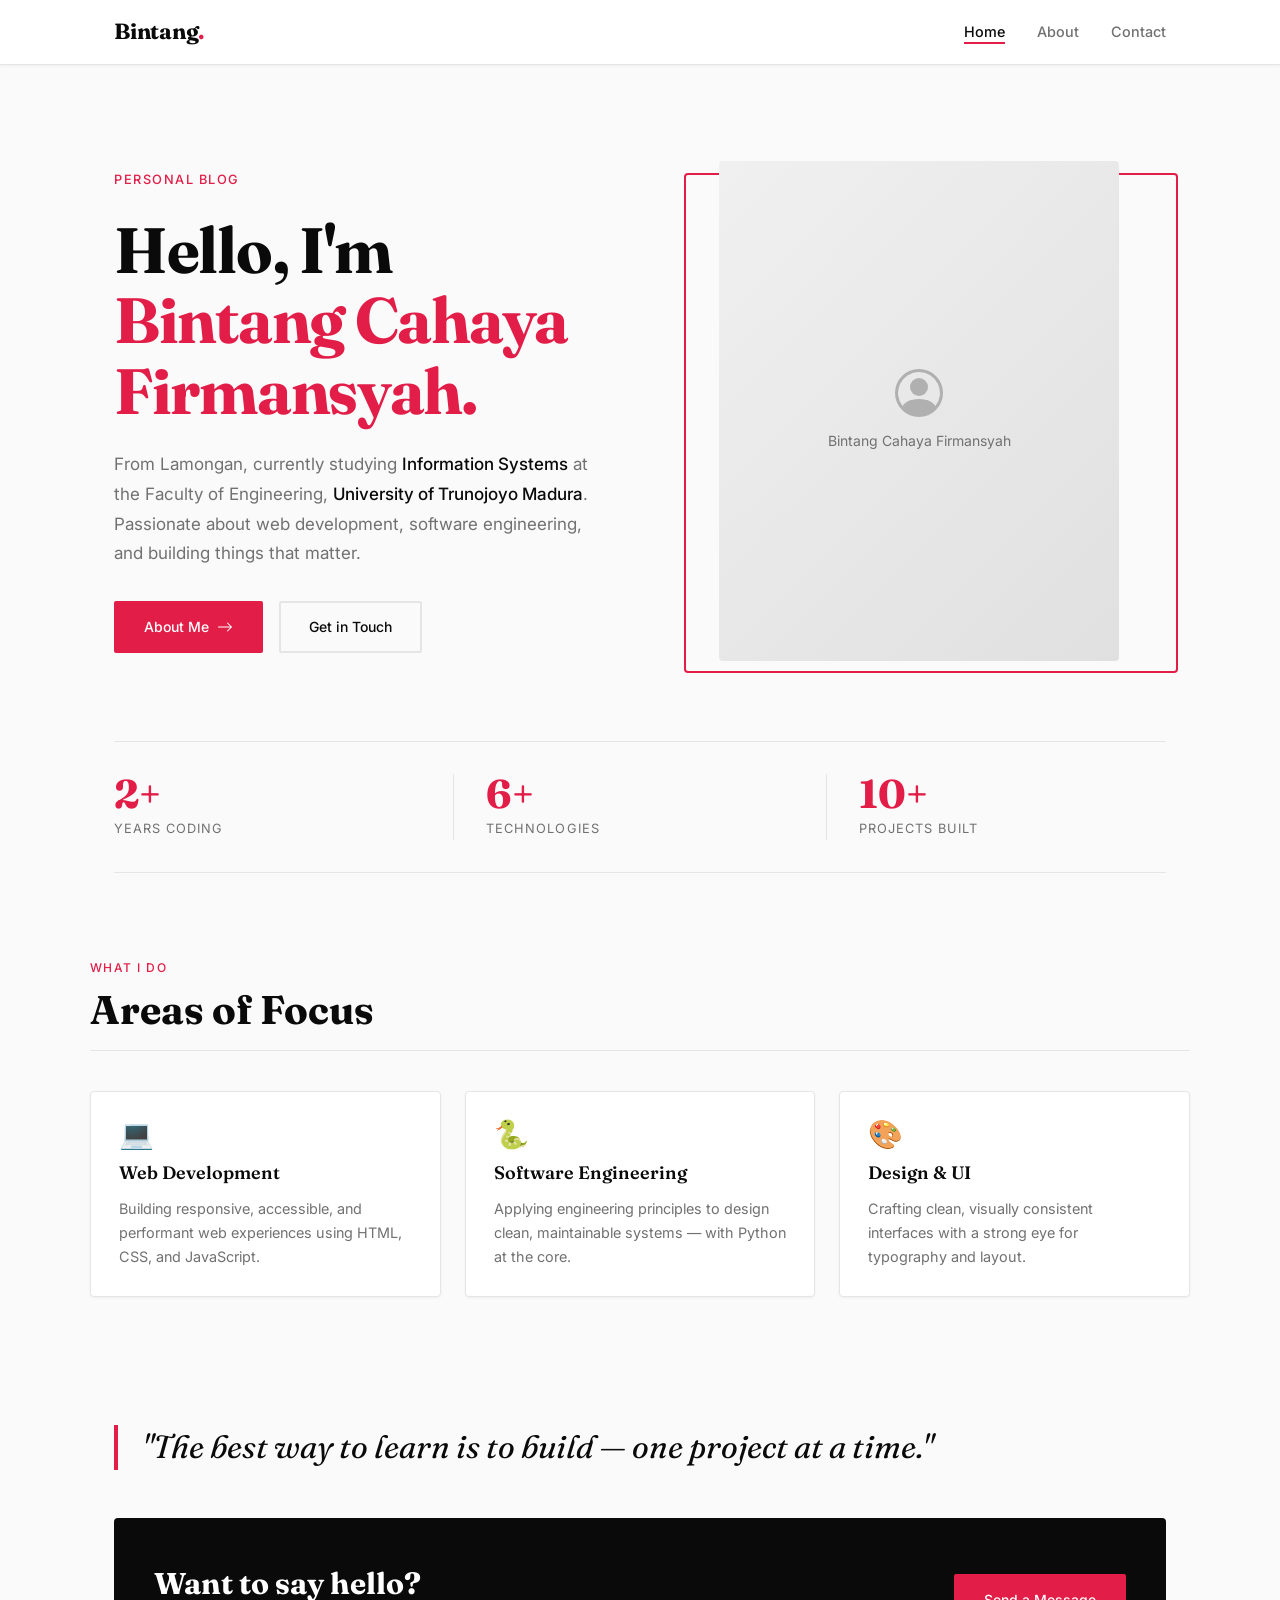
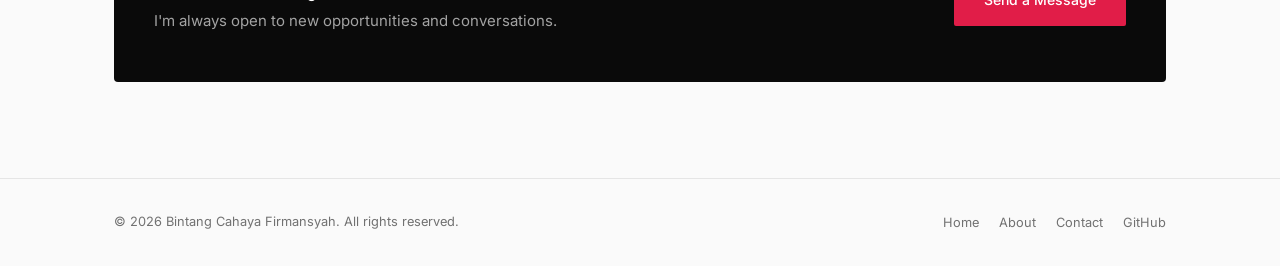
==== index.html @ ca676519 "projek pertama" ====
<!DOCTYPE html>
<html lang="en">
<head>
  <meta charset="UTF-8" />
  <meta name="viewport" content="width=device-width, initial-scale=1.0" />
  <meta name="description" content="Personal blog of Bintang Cahaya Firmansyah — Information Systems student at University of Trunojoyo Madura." />
  <title>Bintang Cahaya Firmansyah — Home</title>

  <!-- Fonts -->
  <link rel="preconnect" href="https://fonts.googleapis.com" />
  <link rel="preconnect" href="https://fonts.gstatic.com" crossorigin />
  <link href="https://fonts.googleapis.com/css2?family=Fraunces:opsz,wght@9..144,400;9..144,600;9..144,700&family=Inter:wght@400;500;600&display=swap" rel="stylesheet" />

  <!-- Tailwind CSS CDN -->
  <script src="https://cdn.tailwindcss.com"></script>

  <!-- Custom CSS -->
  <link rel="stylesheet" href="css/style.css" />
</head>
<body class="min-h-screen flex flex-col">

  <!-- ── Navbar ─────────────────────────────────────────────── -->
  <header class="navbar" role="banner">
    <div class="navbar-inner">
      <a href="index.html" class="navbar-logo" aria-label="Bintang Cahaya Firmansyah — Home">
        Bintang<span>.</span>
      </a>

      <nav aria-label="Primary navigation">
        <ul class="nav-links">
          <li><a href="index.html">Home</a></li>
          <li><a href="about.html">About</a></li>
          <li><a href="contact.html">Contact</a></li>
        </ul>
      </nav>

      <button
        id="hamburger"
        class="hamburger"
        aria-label="Toggle navigation menu"
        aria-expanded="false"
        aria-controls="mobile-menu"
      >
        <span></span>
        <span></span>
        <span></span>
      </button>
    </div>

    <!-- Mobile menu -->
    <nav id="mobile-menu" class="mobile-menu" aria-label="Mobile navigation">
      <a href="index.html">Home</a>
      <a href="about.html">About</a>
      <a href="contact.html">Contact</a>
    </nav>
  </header>

  <!-- ── Main Content ────────────────────────────────────────── -->
  <main class="flex-1">

    <!-- Hero -->
    <section class="page-wrapper" aria-labelledby="hero-heading">
      <div class="hero">

        <!-- Text -->
        <div class="hero-text fade-in">
          <span class="hero-eyebrow">Personal Blog</span>
          <h1 class="hero-title" id="hero-heading">
            Hello, I'm<br />
            <span class="accent">Bintang Cahaya<br />Firmansyah.</span>
          </h1>
          <p class="hero-desc">
            From Lamongan, currently studying
            <strong style="color: var(--color-text-primary); font-weight: 500;">Information Systems</strong>
            at the Faculty of Engineering,
            <strong style="color: var(--color-text-primary); font-weight: 500;">University of Trunojoyo Madura</strong>.
            Passionate about web development, software engineering, and building things that matter.
          </p>
          <div class="hero-cta">
            <a href="about.html" class="btn-primary">
              About Me
              <svg xmlns="http://www.w3.org/2000/svg" width="16" height="16" fill="currentColor" viewBox="0 0 16 16" aria-hidden="true"><path fill-rule="evenodd" d="M1 8a.5.5 0 0 1 .5-.5h11.793l-3.147-3.146a.5.5 0 0 1 .708-.708l4 4a.5.5 0 0 1 0 .708l-4 4a.5.5 0 0 1-.708-.708L13.293 8.5H1.5A.5.5 0 0 1 1 8z"/></svg>
            </a>
            <a href="contact.html" class="btn-secondary">Get in Touch</a>
          </div>
        </div>

        <!-- Photo -->
        <div class="hero-image-wrap fade-in" style="transition-delay: 0.15s;" aria-hidden="true">
          <img
            id="hero-photo"
            class="hero-img"
            src="https://drive.google.com/thumbnail?id=1TLhTJ6RgPa0BjEJz7aeOfmWjJb_sEPqM&sz=w600"
            alt="Bintang Cahaya Firmansyah"
            onerror="this.style.display='none'; document.getElementById('hero-placeholder').style.display='flex';"
          />
          <div
            id="hero-placeholder"
            class="hero-img-placeholder"
            style="display: none;"
          >
            <svg xmlns="http://www.w3.org/2000/svg" width="48" height="48" fill="#b0b0b0" viewBox="0 0 16 16" aria-hidden="true">
              <path d="M11 6a3 3 0 1 1-6 0 3 3 0 0 1 6 0z"/>
              <path fill-rule="evenodd" d="M0 8a8 8 0 1 1 16 0A8 8 0 0 1 0 8zm8-7a7 7 0 0 0-5.468 11.37C3.242 11.226 4.805 10 8 10s4.757 1.225 5.468 2.37A7 7 0 0 0 8 1z"/>
            </svg>
            <span>Bintang Cahaya Firmansyah</span>
          </div>
        </div>

      </div>
    </section>

    <!-- Stats Strip -->
    <section class="page-wrapper" aria-label="Quick facts">
      <div class="stats-strip fade-in">
        <div class="stat-item">
          <span class="stat-number" data-target="2" data-suffix="+">0+</span>
          <span class="stat-label">Years Coding</span>
        </div>
        <div class="stat-item">
          <span class="stat-number" data-target="6" data-suffix="+">0+</span>
          <span class="stat-label">Technologies</span>
        </div>
        <div class="stat-item">
          <span class="stat-number" data-target="10" data-suffix="+">0+</span>
          <span class="stat-label">Projects Built</span>
        </div>
      </div>
    </section>

    <!-- Featured Interests -->
    <section class="page-wrapper section" aria-labelledby="interests-heading">
      <div class="section-header fade-in">
        <div>
          <span class="section-tag">What I do</span>
          <h2 id="interests-heading" style="margin-top: 6px;">Areas of Focus</h2>
        </div>
      </div>

      <div class="card-grid">

        <article class="card fade-in" style="transition-delay: 0.05s;">
          <div class="card-icon" aria-hidden="true">💻</div>
          <h3 class="card-title">Web Development</h3>
          <p class="card-body">
            Building responsive, accessible, and performant web experiences using HTML, CSS, and JavaScript.
          </p>
        </article>

        <article class="card fade-in" style="transition-delay: 0.1s;">
          <div class="card-icon" aria-hidden="true">🐍</div>
          <h3 class="card-title">Software Engineering</h3>
          <p class="card-body">
            Applying engineering principles to design clean, maintainable systems — with Python at the core.
          </p>
        </article>

        <article class="card fade-in" style="transition-delay: 0.15s;">
          <div class="card-icon" aria-hidden="true">🎨</div>
          <h3 class="card-title">Design & UI</h3>
          <p class="card-body">
            Crafting clean, visually consistent interfaces with a strong eye for typography and layout.
          </p>
        </article>

      </div>
    </section>

    <!-- Blockquote Pull Quote -->
    <section class="page-wrapper fade-in" aria-label="Personal motto">
      <blockquote>
        "The best way to learn is to build — one project at a time."
      </blockquote>
    </section>

    <!-- CTA Banner -->
    <section class="page-wrapper fade-in" aria-labelledby="cta-heading" style="padding-bottom: 96px;">
      <div style="background-color: var(--color-text-primary); border-radius: var(--radius-lg); padding: 48px 40px; display: flex; align-items: center; justify-content: space-between; gap: 24px; flex-wrap: wrap;">
        <div>
          <h2 id="cta-heading" style="color: #fff; font-size: clamp(1.25rem, 3vw, 1.875rem);">Want to say hello?</h2>
          <p style="color: #a3a3a3; margin-top: 6px; font-size: 0.9375rem;">
            I'm always open to new opportunities and conversations.
          </p>
        </div>
        <a href="contact.html" class="btn-primary" style="white-space: nowrap;">Send a Message</a>
      </div>
    </section>

  </main>

  <!-- ── Footer ─────────────────────────────────────────────── -->
  <footer class="footer" role="contentinfo">
    <div class="footer-inner">
      <p class="footer-copy">
        &copy; <span id="year"></span> Bintang Cahaya Firmansyah. All rights reserved.
      </p>
      <nav class="footer-links" aria-label="Footer navigation">
        <a href="index.html">Home</a>
        <a href="about.html">About</a>
        <a href="contact.html">Contact</a>
        <a href="https://github.com/bintangcahya1986-cell" target="_blank" rel="noopener noreferrer">GitHub</a>
      </nav>
    </div>
  </footer>

  <script src="js/main.js"></script>
  <script>
    document.getElementById('year').textContent = new Date().getFullYear();
  </script>
</body>
</html>
---- css/style.css ----
@import url('https://fonts.googleapis.com/css2?family=Fraunces:opsz,wght@9..144,400;9..144,600;9..144,700&family=Inter:wght@400;500;600&display=swap');

/* ─── Design Tokens ─────────────────────────────────────────── */
:root {
  --font-display: 'Fraunces', serif;
  --font-body: 'Inter', sans-serif;

  --color-surface: #FAFAFA;
  --color-surface-elevated: #FFFFFF;
  --color-text-primary: #0A0A0A;
  --color-text-secondary: #717171;
  --color-accent: #E11D48;
  --color-border: #E5E5E5;

  --shadow-sm: 0 1px 3px rgba(0,0,0,0.05);
  --shadow-md: 0 4px 6px rgba(0,0,0,0.07);

  --radius-sm: 0px;
  --radius-md: 2px;
  --radius-lg: 4px;
}

/* ─── Base Reset ─────────────────────────────────────────────── */
*, *::before, *::after {
  box-sizing: border-box;
  margin: 0;
  padding: 0;
}

html {
  scroll-behavior: smooth;
}

body {
  font-family: var(--font-body);
  background-color: var(--color-surface);
  color: var(--color-text-primary);
  font-size: 1rem;
  line-height: 1.7;
  -webkit-font-smoothing: antialiased;
}

/* ─── Typography ─────────────────────────────────────────────── */
h1, h2, h3, h4 {
  font-family: var(--font-display);
  font-weight: 700;
  color: var(--color-text-primary);
}

h1 { font-size: clamp(2.5rem, 6vw, 4rem); line-height: 1.1; letter-spacing: -0.02em; }
h2 { font-size: clamp(1.75rem, 4vw, 2.5rem); line-height: 1.2; }
h3 { font-size: 1.25rem; line-height: 1.4; }

p {
  font-family: var(--font-body);
  color: var(--color-text-secondary);
  font-size: 1rem;
  line-height: 1.75;
}

a {
  color: inherit;
  text-decoration: none;
}

/* ─── Pull Quote / Blockquote ────────────────────────────────── */
blockquote {
  font-family: var(--font-display);
  font-size: clamp(1.25rem, 3vw, 2rem);
  font-weight: 400;
  font-style: italic;
  border-left: 4px solid var(--color-accent);
  padding-left: 24px;
  margin: 48px 0;
  color: var(--color-text-primary);
  line-height: 1.4;
}

/* ─── Navbar ─────────────────────────────────────────────────── */
.navbar {
  position: sticky;
  top: 0;
  z-index: 100;
  background-color: var(--color-surface-elevated);
  border-bottom: 1px solid var(--color-border);
  box-shadow: var(--shadow-sm);
}

.navbar-inner {
  max-width: 1100px;
  margin: 0 auto;
  padding: 0 24px;
  height: 64px;
  display: flex;
  align-items: center;
  justify-content: space-between;
}

.navbar-logo {
  font-family: var(--font-display);
  font-size: 1.375rem;
  font-weight: 700;
  color: var(--color-text-primary);
  letter-spacing: -0.01em;
}

.navbar-logo span {
  color: var(--color-accent);
}

.nav-links {
  display: flex;
  gap: 32px;
  list-style: none;
}

.nav-links a {
  font-family: var(--font-body);
  font-size: 0.9rem;
  font-weight: 500;
  color: var(--color-text-secondary);
  transition: color 0.2s ease;
  position: relative;
  padding-bottom: 2px;
}

.nav-links a::after {
  content: '';
  position: absolute;
  bottom: -2px;
  left: 0;
  width: 0;
  height: 2px;
  background-color: var(--color-accent);
  transition: width 0.2s ease;
}

.nav-links a:hover,
.nav-links a.active {
  color: var(--color-text-primary);
}

.nav-links a:hover::after,
.nav-links a.active::after {
  width: 100%;
}

/* Mobile hamburger */
.hamburger {
  display: none;
  flex-direction: column;
  gap: 5px;
  cursor: pointer;
  padding: 4px;
  background: none;
  border: none;
}

.hamburger span {
  display: block;
  width: 24px;
  height: 2px;
  background-color: var(--color-text-primary);
  transition: all 0.3s ease;
}

.hamburger.open span:nth-child(1) { transform: translateY(7px) rotate(45deg); }
.hamburger.open span:nth-child(2) { opacity: 0; }
.hamburger.open span:nth-child(3) { transform: translateY(-7px) rotate(-45deg); }

.mobile-menu {
  display: none;
  flex-direction: column;
  background-color: var(--color-surface-elevated);
  border-top: 1px solid var(--color-border);
  padding: 16px 24px;
  gap: 16px;
}

.mobile-menu.open {
  display: flex;
}

.mobile-menu a {
  font-family: var(--font-body);
  font-weight: 500;
  font-size: 1rem;
  color: var(--color-text-secondary);
  transition: color 0.2s ease;
}

.mobile-menu a:hover,
.mobile-menu a.active {
  color: var(--color-accent);
}

@media (max-width: 640px) {
  .nav-links { display: none; }
  .hamburger { display: flex; }
}

/* ─── Page Wrapper ───────────────────────────────────────────── */
.page-wrapper {
  max-width: 1100px;
  margin: 0 auto;
  padding: 0 24px;
}

/* ─── Hero Section (Home) ────────────────────────────────────── */
.hero {
  padding: 96px 0 80px;
  display: grid;
  grid-template-columns: 1fr 1fr;
  gap: 64px;
  align-items: center;
}

.hero-text {
  display: flex;
  flex-direction: column;
  gap: 24px;
}

.hero-eyebrow {
  font-family: var(--font-body);
  font-size: 0.8rem;
  font-weight: 500;
  letter-spacing: 0.12em;
  text-transform: uppercase;
  color: var(--color-accent);
}

.hero-title {
  font-family: var(--font-display);
}

.hero-title .accent {
  color: var(--color-accent);
}

.hero-desc {
  font-size: 1.0625rem;
  max-width: 480px;
}

.hero-cta {
  display: flex;
  gap: 16px;
  flex-wrap: wrap;
  margin-top: 8px;
}

.btn-primary {
  display: inline-flex;
  align-items: center;
  gap: 8px;
  padding: 12px 28px;
  background-color: var(--color-accent);
  color: #fff;
  font-family: var(--font-body);
  font-size: 0.875rem;
  font-weight: 500;
  border: 2px solid var(--color-accent);
  border-radius: var(--radius-md);
  cursor: pointer;
  transition: background-color 0.2s ease, color 0.2s ease;
  text-decoration: none;
}

.btn-primary:hover {
  background-color: #be123c;
  border-color: #be123c;
}

.btn-secondary {
  display: inline-flex;
  align-items: center;
  gap: 8px;
  padding: 12px 28px;
  background-color: transparent;
  color: var(--color-text-primary);
  font-family: var(--font-body);
  font-size: 0.875rem;
  font-weight: 500;
  border: 2px solid var(--color-border);
  border-radius: var(--radius-md);
  cursor: pointer;
  transition: border-color 0.2s ease, color 0.2s ease;
  text-decoration: none;
}

.btn-secondary:hover {
  border-color: var(--color-text-primary);
  color: var(--color-text-primary);
}

/* ─── Hero Image ─────────────────────────────────────────────── */
.hero-image-wrap {
  position: relative;
  display: flex;
  justify-content: center;
}

.hero-image-wrap::before {
  content: '';
  position: absolute;
  top: 12px;
  left: 12px;
  right: -12px;
  bottom: -12px;
  border: 2px solid var(--color-accent);
  border-radius: var(--radius-lg);
  z-index: 0;
}

.hero-img {
  width: 100%;
  max-width: 400px;
  aspect-ratio: 4/5;
  object-fit: cover;
  border-radius: var(--radius-lg);
  box-shadow: var(--shadow-md);
  position: relative;
  z-index: 1;
  display: block;
}

.hero-img-placeholder {
  width: 100%;
  max-width: 400px;
  aspect-ratio: 4/5;
  background: linear-gradient(135deg, #f0f0f0 0%, #e0e0e0 100%);
  border-radius: var(--radius-lg);
  display: flex;
  flex-direction: column;
  align-items: center;
  justify-content: center;
  position: relative;
  z-index: 1;
  gap: 12px;
  color: var(--color-text-secondary);
  font-family: var(--font-body);
  font-size: 0.875rem;
}

/* ─── Stats Strip ────────────────────────────────────────────── */
.stats-strip {
  border-top: 1px solid var(--color-border);
  border-bottom: 1px solid var(--color-border);
  padding: 32px 0;
  display: flex;
  gap: 0;
}

.stat-item {
  flex: 1;
  padding: 0 32px;
  border-right: 1px solid var(--color-border);
}

.stat-item:first-child { padding-left: 0; }
.stat-item:last-child { border-right: none; padding-right: 0; }

.stat-number {
  font-family: var(--font-display);
  font-size: 2.5rem;
  font-weight: 700;
  color: var(--color-accent);
  line-height: 1;
  display: block;
}

.stat-label {
  font-family: var(--font-body);
  font-size: 0.8rem;
  color: var(--color-text-secondary);
  margin-top: 4px;
  display: block;
  text-transform: uppercase;
  letter-spacing: 0.08em;
}

/* ─── Featured Section / Cards ───────────────────────────────── */
.section {
  padding: 80px 0;
}

.section-header {
  display: flex;
  align-items: baseline;
  justify-content: space-between;
  margin-bottom: 40px;
  border-bottom: 1px solid var(--color-border);
  padding-bottom: 16px;
}

.section-tag {
  font-family: var(--font-body);
  font-size: 0.75rem;
  font-weight: 500;
  letter-spacing: 0.12em;
  text-transform: uppercase;
  color: var(--color-accent);
}

.card-grid {
  display: grid;
  grid-template-columns: repeat(3, 1fr);
  gap: 24px;
}

.card {
  background-color: var(--color-surface-elevated);
  border: 1px solid var(--color-border);
  border-radius: var(--radius-lg);
  padding: 28px;
  box-shadow: var(--shadow-sm);
  transition: box-shadow 0.2s ease, transform 0.2s ease;
  display: flex;
  flex-direction: column;
  gap: 12px;
}

.card:hover {
  box-shadow: var(--shadow-md);
  transform: translateY(-2px);
}

.card-icon {
  font-size: 1.75rem;
  line-height: 1;
}

.card-title {
  font-family: var(--font-display);
  font-size: 1.125rem;
  font-weight: 600;
  color: var(--color-text-primary);
}

.card-body {
  font-size: 0.9rem;
  color: var(--color-text-secondary);
  line-height: 1.65;
}

/* ─── Page Hero (inner pages) ────────────────────────────────── */
.page-hero {
  padding: 72px 0 56px;
  border-bottom: 1px solid var(--color-border);
  margin-bottom: 64px;
}

.page-hero .eyebrow {
  font-family: var(--font-body);
  font-size: 0.8rem;
  font-weight: 500;
  letter-spacing: 0.12em;
  text-transform: uppercase;
  color: var(--color-accent);
  margin-bottom: 12px;
  display: block;
}

/* ─── About Page ─────────────────────────────────────────────── */
.about-grid {
  display: grid;
  grid-template-columns: 1fr 2fr;
  gap: 64px;
  align-items: start;
  padding-bottom: 80px;
}

.about-sidebar {
  position: sticky;
  top: 88px;
  display: flex;
  flex-direction: column;
  gap: 24px;
}

.about-photo {
  width: 100%;
  aspect-ratio: 1/1;
  object-fit: cover;
  border-radius: var(--radius-lg);
  box-shadow: var(--shadow-md);
  display: block;
}

.about-photo-placeholder {
  width: 100%;
  aspect-ratio: 1/1;
  background: linear-gradient(135deg, #f0f0f0 0%, #e0e0e0 100%);
  border-radius: var(--radius-lg);
  display: flex;
  flex-direction: column;
  align-items: center;
  justify-content: center;
  gap: 8px;
  color: var(--color-text-secondary);
  font-size: 0.8rem;
}

.about-content {
  display: flex;
  flex-direction: column;
  gap: 48px;
}

.about-section {
  display: flex;
  flex-direction: column;
  gap: 20px;
}

.about-section-title {
  font-family: var(--font-display);
  font-size: 1.375rem;
  font-weight: 600;
  color: var(--color-text-primary);
  display: flex;
  align-items: center;
  gap: 10px;
  padding-bottom: 12px;
  border-bottom: 2px solid var(--color-border);
}

.about-section-title::before {
  content: '';
  display: block;
  width: 4px;
  height: 20px;
  background-color: var(--color-accent);
  border-radius: 2px;
}

/* Skills */
.skills-grid {
  display: flex;
  flex-wrap: wrap;
  gap: 10px;
}

.skill-tag {
  padding: 6px 16px;
  border: 1.5px solid var(--color-border);
  border-radius: 100px;
  font-family: var(--font-body);
  font-size: 0.8rem;
  font-weight: 500;
  color: var(--color-text-primary);
  background-color: var(--color-surface-elevated);
  transition: border-color 0.2s, background-color 0.2s, color 0.2s;
}

.skill-tag:hover {
  border-color: var(--color-accent);
  color: var(--color-accent);
  background-color: #fff1f3;
}

/* Hobbies */
.hobby-list {
  display: grid;
  grid-template-columns: 1fr 1fr;
  gap: 12px;
  list-style: none;
}

.hobby-item {
  display: flex;
  align-items: center;
  gap: 10px;
  font-family: var(--font-body);
  font-size: 0.9rem;
  color: var(--color-text-secondary);
}

.hobby-item::before {
  content: '→';
  color: var(--color-accent);
  font-weight: 600;
}

/* Education */
.edu-card {
  background-color: var(--color-surface-elevated);
  border: 1px solid var(--color-border);
  border-radius: var(--radius-lg);
  padding: 20px 24px;
  display: flex;
  flex-direction: column;
  gap: 4px;
}

.edu-degree {
  font-family: var(--font-display);
  font-size: 1rem;
  font-weight: 600;
  color: var(--color-text-primary);
}

.edu-school {
  font-size: 0.875rem;
  color: var(--color-accent);
  font-weight: 500;
}

.edu-period {
  font-size: 0.8rem;
  color: var(--color-text-secondary);
}

/* ─── Contact Page ───────────────────────────────────────────── */
.contact-grid {
  display: grid;
  grid-template-columns: 1fr 2fr;
  gap: 64px;
  padding-bottom: 80px;
  align-items: start;
}

.contact-info {
  display: flex;
  flex-direction: column;
  gap: 28px;
  position: sticky;
  top: 88px;
}

.contact-info-title {
  font-family: var(--font-display);
  font-size: 1.375rem;
  font-weight: 600;
}

.contact-info-desc {
  font-size: 0.9rem;
  color: var(--color-text-secondary);
  line-height: 1.7;
}

.contact-detail {
  display: flex;
  flex-direction: column;
  gap: 16px;
}

.contact-item {
  display: flex;
  align-items: flex-start;
  gap: 12px;
}

.contact-item-icon {
  width: 36px;
  height: 36px;
  border-radius: var(--radius-md);
  background-color: #fff1f3;
  border: 1px solid #fecdd3;
  display: flex;
  align-items: center;
  justify-content: center;
  font-size: 1rem;
  flex-shrink: 0;
}

.contact-item-text {
  display: flex;
  flex-direction: column;
  gap: 2px;
}

.contact-item-label {
  font-size: 0.75rem;
  font-weight: 500;
  color: var(--color-text-secondary);
  text-transform: uppercase;
  letter-spacing: 0.08em;
}

.contact-item-value {
  font-size: 0.875rem;
  color: var(--color-text-primary);
  word-break: break-all;
}

.contact-item-value a {
  color: var(--color-accent);
  transition: opacity 0.2s;
}

.contact-item-value a:hover { opacity: 0.75; }

/* Form */
.contact-form-wrap {
  background-color: var(--color-surface-elevated);
  border: 1px solid var(--color-border);
  border-radius: var(--radius-lg);
  padding: 40px;
  box-shadow: var(--shadow-sm);
}

.form-group {
  display: flex;
  flex-direction: column;
  gap: 6px;
  margin-bottom: 20px;
}

.form-label {
  font-family: var(--font-body);
  font-size: 0.8rem;
  font-weight: 500;
  color: var(--color-text-primary);
  text-transform: uppercase;
  letter-spacing: 0.08em;
}

.form-input,
.form-textarea {
  font-family: var(--font-body);
  font-size: 0.9375rem;
  color: var(--color-text-primary);
  background-color: var(--color-surface);
  border: 1.5px solid var(--color-border);
  border-radius: var(--radius-md);
  padding: 12px 16px;
  transition: border-color 0.2s ease, box-shadow 0.2s ease;
  outline: none;
  width: 100%;
  resize: vertical;
}

.form-input:focus,
.form-textarea:focus {
  border-color: var(--color-accent);
  box-shadow: 0 0 0 3px rgba(225,29,72,0.08);
}

.form-input::placeholder,
.form-textarea::placeholder {
  color: #b0b0b0;
}

.form-textarea {
  min-height: 140px;
}

.form-submit {
  width: 100%;
  padding: 14px;
  background-color: var(--color-accent);
  color: #fff;
  font-family: var(--font-body);
  font-size: 0.9375rem;
  font-weight: 600;
  border: none;
  border-radius: var(--radius-md);
  cursor: pointer;
  transition: background-color 0.2s ease;
  letter-spacing: 0.02em;
}

.form-submit:hover {
  background-color: #be123c;
}

.form-submit:active {
  background-color: #9f1239;
}

.form-success {
  display: none;
  padding: 16px;
  background-color: #f0fdf4;
  border: 1px solid #bbf7d0;
  border-radius: var(--radius-md);
  color: #166534;
  font-size: 0.9rem;
  font-weight: 500;
  margin-top: 16px;
  align-items: center;
  gap: 8px;
}

.form-success.show {
  display: flex;
}

/* ─── Footer ─────────────────────────────────────────────────── */
.footer {
  border-top: 1px solid var(--color-border);
  padding: 32px 0;
  margin-top: auto;
}

.footer-inner {
  max-width: 1100px;
  margin: 0 auto;
  padding: 0 24px;
  display: flex;
  align-items: center;
  justify-content: space-between;
  flex-wrap: wrap;
  gap: 12px;
}

.footer-copy {
  font-size: 0.8rem;
  color: var(--color-text-secondary);
}

.footer-links {
  display: flex;
  gap: 20px;
}

.footer-links a {
  font-size: 0.8rem;
  color: var(--color-text-secondary);
  transition: color 0.2s;
}

.footer-links a:hover {
  color: var(--color-accent);
}

/* ─── Divider ────────────────────────────────────────────────── */
.divider {
  border: none;
  border-top: 1px solid var(--color-border);
  margin: 0;
}

/* ─── Fade-in animation ──────────────────────────────────────── */
.fade-in {
  opacity: 0;
  transform: translateY(18px);
  transition: opacity 0.55s ease, transform 0.55s ease;
}

.fade-in.visible {
  opacity: 1;
  transform: translateY(0);
}

/* ─── Responsive ─────────────────────────────────────────────── */
@media (max-width: 900px) {
  .hero {
    grid-template-columns: 1fr;
    padding: 64px 0 56px;
    gap: 40px;
  }

  .hero-image-wrap {
    order: -1;
  }

  .hero-img,
  .hero-img-placeholder {
    max-width: 280px;
    margin: 0 auto;
  }

  .card-grid {
    grid-template-columns: repeat(2, 1fr);
  }

  .about-grid {
    grid-template-columns: 1fr;
    gap: 40px;
  }

  .about-sidebar {
    position: static;
    flex-direction: row;
    align-items: flex-start;
    flex-wrap: wrap;
  }

  .about-photo,
  .about-photo-placeholder {
    max-width: 180px;
  }

  .contact-grid {
    grid-template-columns: 1fr;
    gap: 40px;
  }

  .contact-info {
    position: static;
  }

  .stats-strip {
    flex-wrap: wrap;
  }

  .stat-item {
    flex: 0 0 50%;
    border-right: none;
    padding: 16px 0;
    border-bottom: 1px solid var(--color-border);
  }

  .hobby-list {
    grid-template-columns: 1fr;
  }
}

@media (max-width: 560px) {
  .card-grid {
    grid-template-columns: 1fr;
  }

  .contact-form-wrap {
    padding: 24px;
  }

  .hero-cta {
    flex-direction: column;
  }
}
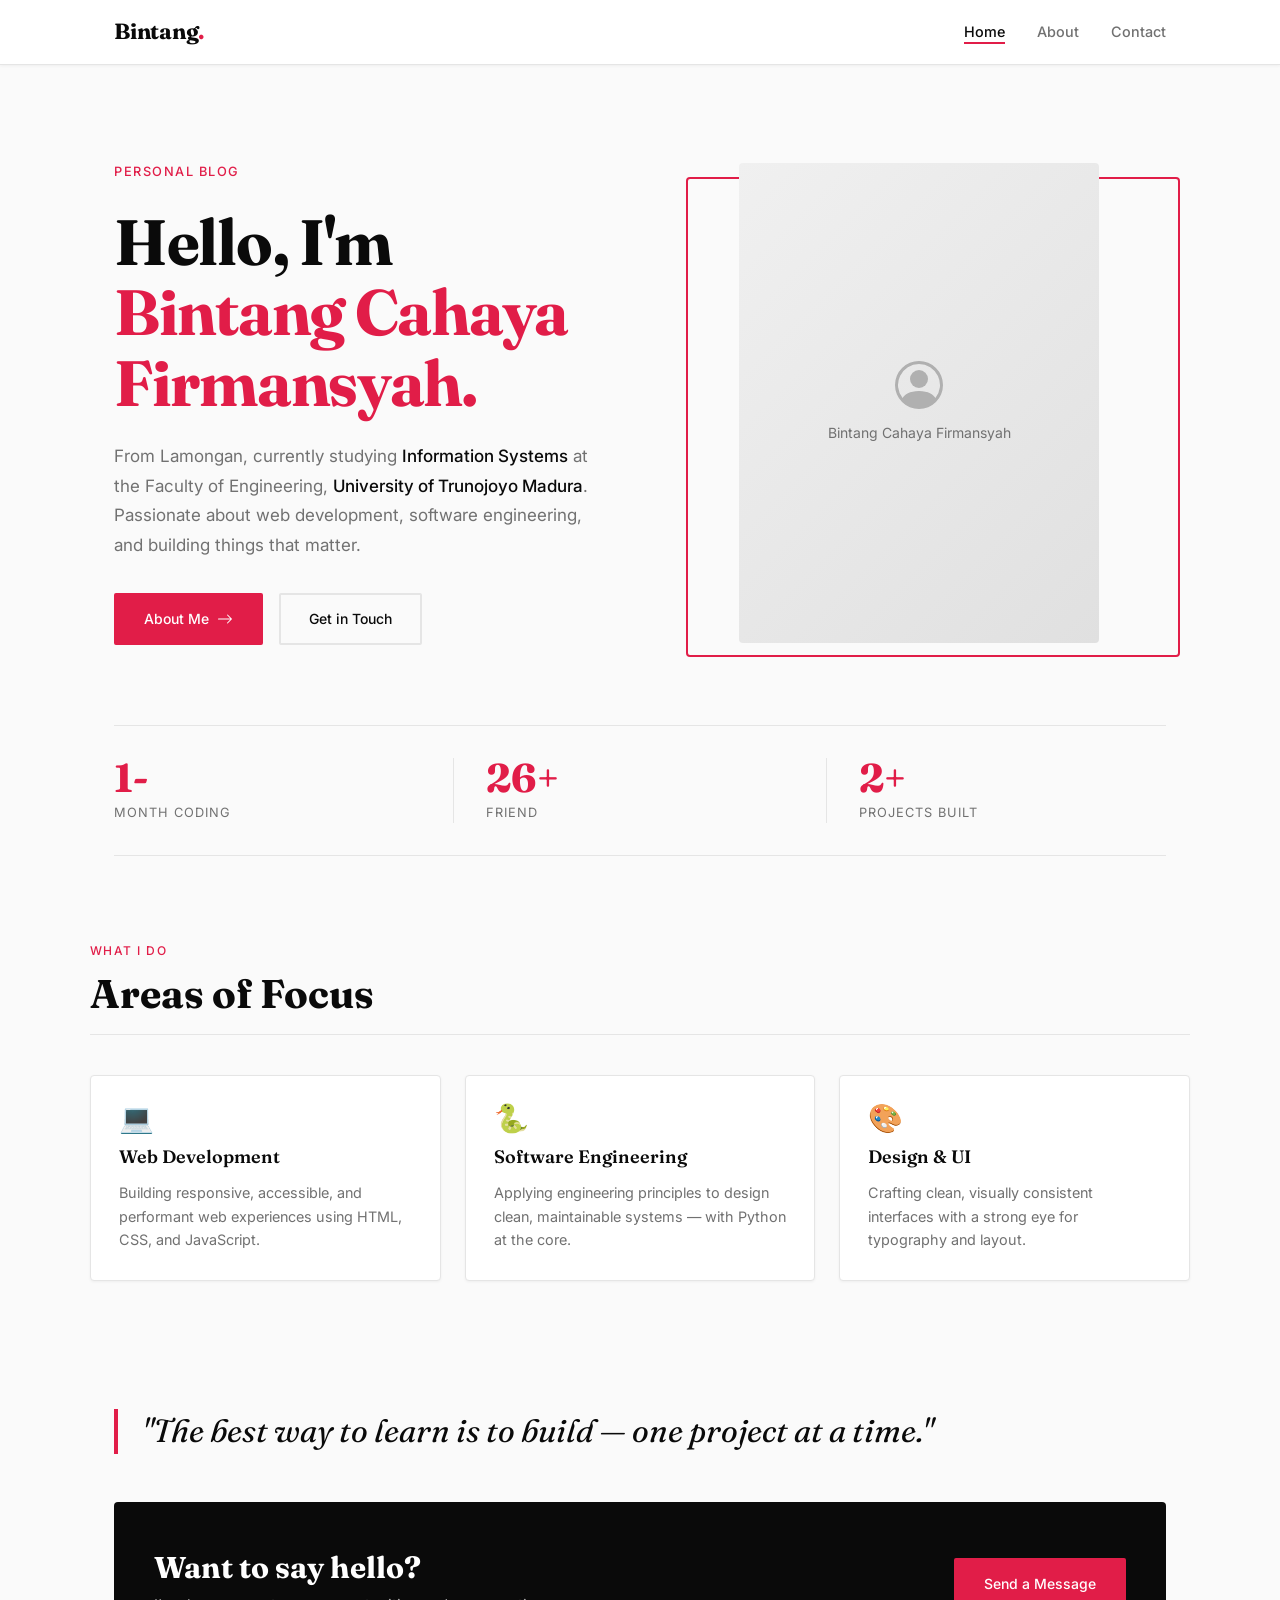
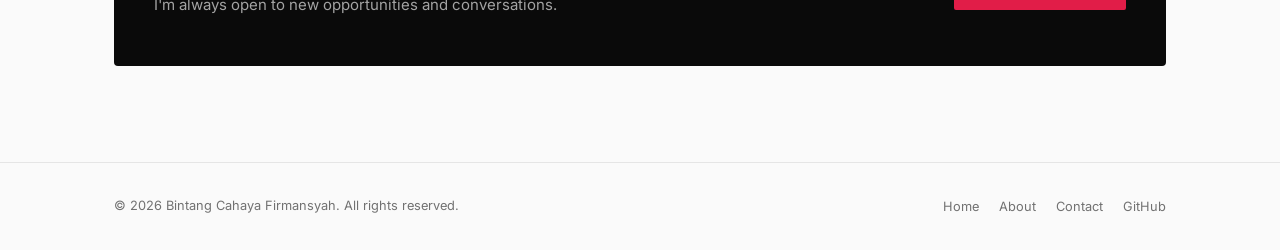
==== commit 716bf26b: "perubahan website" ====
--- a/index.html
+++ b/index.html
@@ -114,15 +114,15 @@
     <section class="page-wrapper" aria-label="Quick facts">
       <div class="stats-strip fade-in">
         <div class="stat-item">
+          <span class="stat-number" data-target="1" data-suffix="-">0+</span>
+          <span class="stat-label">Month Coding</span>
+        </div>
+        <div class="stat-item">
+          <span class="stat-number" data-target="26" data-suffix="+">0+</span>
+          <span class="stat-label">Friend</span>
+        </div>
+        <div class="stat-item">
           <span class="stat-number" data-target="2" data-suffix="+">0+</span>
-          <span class="stat-label">Years Coding</span>
-        </div>
-        <div class="stat-item">
-          <span class="stat-number" data-target="6" data-suffix="+">0+</span>
-          <span class="stat-label">Technologies</span>
-        </div>
-        <div class="stat-item">
-          <span class="stat-number" data-target="10" data-suffix="+">0+</span>
           <span class="stat-label">Projects Built</span>
         </div>
       </div>
--- a/css/style.css
+++ b/css/style.css
@@ -304,10 +304,10 @@
 .hero-image-wrap::before {
   content: '';
   position: absolute;
-  top: 12px;
-  left: 12px;
-  right: -12px;
-  bottom: -12px;
+  top: 14px;
+  left: 14px;
+  right: -14px;
+  bottom: -14px;
   border: 2px solid var(--color-accent);
   border-radius: var(--radius-lg);
   z-index: 0;
@@ -315,9 +315,10 @@
 
 .hero-img {
   width: 100%;
-  max-width: 400px;
-  aspect-ratio: 4/5;
+  max-width: 360px;
+  aspect-ratio: 3/4;
   object-fit: cover;
+  object-position: center top;
   border-radius: var(--radius-lg);
   box-shadow: var(--shadow-md);
   position: relative;
@@ -327,8 +328,8 @@
 
 .hero-img-placeholder {
   width: 100%;
-  max-width: 400px;
-  aspect-ratio: 4/5;
+  max-width: 360px;
+  aspect-ratio: 3/4;
   background: linear-gradient(135deg, #f0f0f0 0%, #e0e0e0 100%);
   border-radius: var(--radius-lg);
   display: flex;
@@ -481,8 +482,9 @@
 
 .about-photo {
   width: 100%;
-  aspect-ratio: 1/1;
+  aspect-ratio: 3/4;
   object-fit: cover;
+  object-position: center top;
   border-radius: var(--radius-lg);
   box-shadow: var(--shadow-md);
   display: block;
@@ -490,7 +492,7 @@
 
 .about-photo-placeholder {
   width: 100%;
-  aspect-ratio: 1/1;
+  aspect-ratio: 3/4;
   background: linear-gradient(135deg, #f0f0f0 0%, #e0e0e0 100%);
   border-radius: var(--radius-lg);
   display: flex;
@@ -860,7 +862,7 @@
 
   .hero-img,
   .hero-img-placeholder {
-    max-width: 280px;
+    max-width: 260px;
     margin: 0 auto;
   }
 
@@ -882,7 +884,7 @@
 
   .about-photo,
   .about-photo-placeholder {
-    max-width: 180px;
+    max-width: 160px;
   }
 
   .contact-grid {
